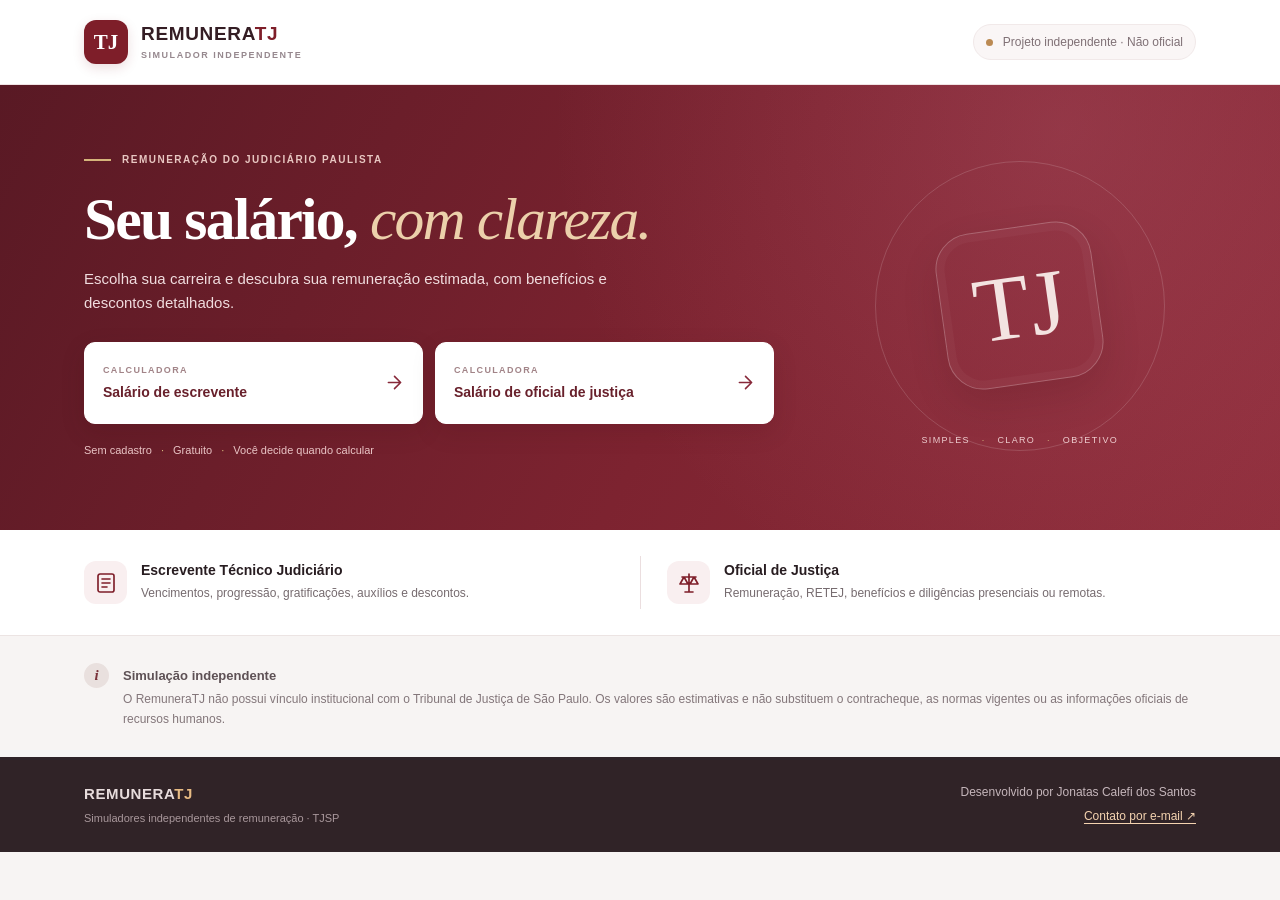
==== index.html @ 5e6424df "Add files via upload" ====
<!doctype html>
<html lang="pt-BR">
<head>
  <meta charset="utf-8">
  <meta name="viewport" content="width=device-width, initial-scale=1">
  <meta name="theme-color" content="#7e1e29">
  <meta name="description" content="Calcule a remuneração estimada de Escrevente Técnico Judiciário ou Oficial de Justiça do TJSP. Simulador independente, gratuito e sem cadastro.">
  <meta property="og:type" content="website">
  <meta property="og:title" content="RemuneraTJ — Simuladores de salário TJSP">
  <meta property="og:description" content="Escolha sua carreira e simule salário, benefícios e descontos: Escrevente ou Oficial de Justiça.">
  <title>RemuneraTJ | Calcule seu salário — Escrevente ou Oficial de Justiça</title>
  <link rel="icon" type="image/svg+xml" href="./assets/favicon.svg">
  <link rel="stylesheet" href="./css/inicio.css">
</head>
<body>
  <a class="skip" href="#calculadoras">Ir para as calculadoras</a>
  <header class="header">
    <div class="wrap top">
      <a class="brand" href="./index.html" aria-label="RemuneraTJ — página inicial">
        <span class="brand-icon" aria-hidden="true">TJ</span>
        <span class="brand-word">REMUNERA<span>TJ</span><small>SIMULADOR INDEPENDENTE</small></span>
      </a>
      <span class="status"><i aria-hidden="true"></i> Projeto independente · Não oficial</span>
    </div>
  </header>

  <main>
    <section class="hero" aria-labelledby="titulo-principal">
      <div class="wrap hero-body">
        <div class="hero-copy">
          <p class="eyebrow"><span class="eyebrow-dash" aria-hidden="true"></span> REMUNERAÇÃO DO JUDICIÁRIO PAULISTA</p>
          <h1 id="titulo-principal">Seu salário, <em>com clareza.</em></h1>
          <p class="lead">Escolha sua carreira e descubra sua remuneração estimada, com benefícios e descontos detalhados.</p>
          <nav class="hero-choices" id="calculadoras" aria-label="Escolha uma calculadora">
            <a class="choice" href="./remuneracao-tjsp/index.html">
              <span class="choice-text"><span class="choice-kicker">CALCULADORA</span><strong>Salário de escrevente</strong></span>
              <svg class="choice-arrow" width="21" height="21" viewBox="0 0 24 24" fill="none" stroke="currentColor" stroke-width="1.8" stroke-linecap="round" stroke-linejoin="round" aria-hidden="true"><path d="M5 12h14M12 5l7 7-7 7"/></svg>
            </a>
            <a class="choice" href="./remuneracao-oficial/index.html">
              <span class="choice-text"><span class="choice-kicker">CALCULADORA</span><strong>Salário de oficial de justiça</strong></span>
              <svg class="choice-arrow" width="21" height="21" viewBox="0 0 24 24" fill="none" stroke="currentColor" stroke-width="1.8" stroke-linecap="round" stroke-linejoin="round" aria-hidden="true"><path d="M5 12h14M12 5l7 7-7 7"/></svg>
            </a>
          </nav>
          <p class="hero-aside">Sem cadastro <span aria-hidden="true">·</span> Gratuito <span aria-hidden="true">·</span> Você decide quando calcular</p>
        </div>
        <div class="hero-art" aria-hidden="true">
          <div class="ring"></div>
          <div class="big-mark">TJ</div>
          <div class="art-caption">SIMPLES <span>·</span> CLARO <span>·</span> OBJETIVO</div>
        </div>
      </div>
    </section>

    <section class="summary" aria-label="O que você pode calcular">
      <div class="wrap summary-grid">
        <div class="summary-item">
          <div class="summary-icon" aria-hidden="true"><svg width="24" height="24" viewBox="0 0 24 24" fill="none" stroke="currentColor" stroke-width="1.65" stroke-linecap="round" stroke-linejoin="round"><rect x="4" y="3" width="16" height="18" rx="2"/><path d="M8 8h8M8 12h8M8 16h5"/></svg></div>
          <div><h2>Escrevente Técnico Judiciário</h2><p>Vencimentos, progressão, gratificações, auxílios e descontos.</p></div>
        </div>
        <div class="summary-item">
          <div class="summary-icon" aria-hidden="true"><svg width="24" height="24" viewBox="0 0 24 24" fill="none" stroke="currentColor" stroke-width="1.65" stroke-linecap="round" stroke-linejoin="round"><path d="M12 3v18M5 6h14M7 6 3 13h8L7 6ZM17 6l-4 7h8l-4-7ZM8 21h8"/></svg></div>
          <div><h2>Oficial de Justiça</h2><p>Remuneração, RETEJ, benefícios e diligências presenciais ou remotas.</p></div>
        </div>
      </div>
    </section>

    <section class="disclaimer">
      <div class="wrap disclaimer-body">
        <span class="info-icon" aria-hidden="true">i</span>
        <div><strong>Simulação independente</strong><p>O RemuneraTJ não possui vínculo institucional com o Tribunal de Justiça de São Paulo. Os valores são estimativas e não substituem o contracheque, as normas vigentes ou as informações oficiais de recursos humanos.</p></div>
      </div>
    </section>
  </main>
  <footer class="footer">
    <div class="wrap footer-inner">
      <div><strong>REMUNERA<span>TJ</span></strong><small>Simuladores independentes de remuneração · TJSP</small></div>
      <div class="credit"><span>Desenvolvido por Jonatas Calefi dos Santos</span><a href="mailto:jonatasklfsantos@outlook.com">Contato por e-mail <span aria-hidden="true">↗</span></a></div>
    </div>
  </footer>
</body>
</html>
---- css/inicio.css ----
:root{--wine:#7e1e29;--wine-deep:#561823;--gold:#d5b57b;--ink:#281d21;--muted:#766b6f;--background:#f7f4f3;--serif:Georgia,'Times New Roman',serif;font-synthesis:none}
*{box-sizing:border-box}html{scroll-behavior:smooth}body{margin:0;background:var(--background);color:var(--ink);font:15px/1.55 -apple-system,BlinkMacSystemFont,'Segoe UI',Arial,sans-serif}a{text-decoration:none;color:inherit}a:focus-visible{outline:3px solid #e0ad55;outline-offset:4px}.wrap{max-width:1160px;padding:0 24px;margin:0 auto}.skip{position:absolute;top:-200px;left:16px;background:#fff;color:var(--wine);z-index:999;padding:12px 18px;border-radius:8px}.skip:focus{top:12px}
/* Identidade visual preservada da versão anterior. */
.header{background:#fff;border-bottom:1px solid #f0e3e4}.top{display:flex;align-items:center;justify-content:space-between;gap:24px;min-height:84px}.brand{display:flex;align-items:center;gap:13px}.brand-icon{width:44px;height:44px;border-radius:12px;display:grid;place-items:center;background:var(--wine);color:#fff;font:700 21px var(--serif);box-shadow:0 4px 12px #7e1e2925}.brand-word{font-size:19px;font-weight:850;line-height:1.1;letter-spacing:.035em;color:#341d24}.brand-word>span{color:var(--wine)}.brand-word small{display:block;margin-top:6px;color:#96888e;font-size:9px;font-weight:700;letter-spacing:.17em}.status{font-size:12px;color:#7f7075;background:#faf6f6;border:1px solid #f1e9e9;padding:8px 12px;border-radius:40px;white-space:nowrap}.status i{display:inline-block;width:7px;height:7px;background:#bb8a53;border-radius:50%;margin-right:7px}
/* Seção principal curta e com links diretos visíveis sem rolagem. */
.hero{position:relative;overflow:hidden;background:linear-gradient(118deg,#591924 0%,#7d2330 55%,#902e3c 100%);color:#fff}.hero:before{content:"";position:absolute;inset:0;opacity:.18;background:radial-gradient(circle at 83% 10%,#dc829c 0,transparent 45%);pointer-events:none}.hero-body{position:relative;min-height:445px;display:grid;grid-template-columns:minmax(0,1.34fr) minmax(0,.66fr);align-items:center;gap:44px;padding-top:56px;padding-bottom:60px}.eyebrow{display:flex;align-items:center;gap:11px;color:#e8c7c2;font-size:10px;letter-spacing:.15em;font-weight:750;margin:0}.eyebrow-dash{height:2px;width:27px;background:var(--gold);flex:none}.hero h1{font:normal 600 clamp(42px,4.65vw,62px)/1.08 var(--serif);letter-spacing:-.03em;max-width:680px;margin:20px 0 15px}.hero h1 em{font-style:italic;font-weight:400;color:#ecd0ab}.lead{max-width:585px;color:#f0dcde;line-height:1.65;font-size:15px;margin:0 0 26px}.hero-choices{display:grid;grid-template-columns:repeat(2,minmax(0,1fr));gap:12px;max-width:690px;scroll-margin-top:20px}.choice{display:flex;align-items:center;justify-content:space-between;gap:12px;min-height:82px;padding:15px 17px 16px 18px;background:#fff;color:#68202b;border:1px solid #fff;border-radius:11px;box-shadow:0 8px 25px #38091220;transition:transform .16s,box-shadow .16s,background-color .16s}.choice:hover{transform:translateY(-2px);background:#fff9f1;box-shadow:0 12px 28px #38091235}.choice-text{display:flex;flex-direction:column;gap:5px;min-width:0}.choice-kicker{font-size:9px;font-weight:800;letter-spacing:.15em;color:#a28488}.choice strong{font-size:14px;font-weight:750;line-height:1.3}.choice-arrow{flex:none;color:#872839}.hero-aside{font-size:11px;color:#e9c5c6;margin:18px 0 0}.hero-aside span{padding:0 6px;color:var(--gold)}
.hero-art{height:270px;position:relative;display:grid;place-items:center}.ring{position:absolute;width:290px;height:290px;border:1px solid #ffffff26;border-radius:50%}.big-mark{position:relative;width:157px;height:157px;border:1px solid #ffffff40;border-radius:36px;display:grid;place-items:center;font:normal 92px var(--serif);color:#f3e3e1;transform:rotate(-8deg);box-shadow:inset 0 0 0 8px #ffffff08,0 16px 38px #26020920}.art-caption{position:absolute;bottom:-7px;color:#efced0;letter-spacing:.15em;font-size:9px;white-space:nowrap}.art-caption span{color:var(--gold);padding:0 8px}
/* Informações sintéticas: a escolha da carreira acontece no topo, não aqui. */
.summary{background:#fff;border-bottom:1px solid #ece4e3}.summary-grid{display:grid;grid-template-columns:repeat(2,minmax(0,1fr));gap:0;padding-top:26px;padding-bottom:26px}.summary-item{display:flex;gap:14px;align-items:flex-start;padding:5px 23px 5px 0}.summary-item+.summary-item{border-left:1px solid #ebdedf;padding-left:26px}.summary-icon{display:grid;place-items:center;flex:none;width:43px;height:43px;border-radius:12px;background:#f9eff0;color:var(--wine)}.summary-item h2{margin:0 0 4px;font-size:14px;line-height:1.35}.summary-item p{margin:0;color:var(--muted);font-size:12px;line-height:1.55}
.disclaimer{padding:27px 0;background:#f7f4f3}.disclaimer-body{display:flex;gap:14px;color:#5e5155}.info-icon{display:grid;place-items:center;background:#e9e0de;color:#7a333b;border-radius:50%;font-size:15px;font-family:var(--serif);font-style:italic;font-weight:750;flex:none;width:25px;height:25px}.disclaimer strong{font-size:13px}.disclaimer p{margin:4px 0 0;font-size:12px;line-height:1.65;color:#83767a}.footer{background:#302327;color:#e7dcdc}.footer-inner{display:flex;align-items:center;justify-content:space-between;gap:20px;padding-top:25px;padding-bottom:25px}.footer strong{font-weight:850;letter-spacing:.04em}.footer strong span{color:#e7bb84}.footer small{display:block;font-size:11px;color:#a9989c;margin-top:5px}.credit{text-align:right;font-size:12px;color:#c5b6bb}.credit a{display:block;margin-top:5px;color:#f4d3b0;text-decoration:underline;text-underline-offset:3px}
@media(max-width:1000px){.hero-body{grid-template-columns:1fr;min-height:0;padding-top:48px;padding-bottom:49px}.hero-art{display:none}.hero h1{max-width:650px}.hero-choices{max-width:670px}}
@media(max-width:620px){.wrap{padding-left:20px;padding-right:20px}.top{min-height:75px}.brand-word{font-size:17px}.brand-icon{width:40px;height:40px}.status{display:none}.hero-body{padding-top:45px;padding-bottom:43px}.hero h1{font-size:44px;margin:19px 0 13px}.eyebrow{font-size:9px;letter-spacing:.1em}.lead{font-size:14px;margin-bottom:21px}.hero-choices{grid-template-columns:1fr;gap:10px}.choice{min-height:69px;padding:12px 16px}.choice strong{font-size:15px}.hero-aside{font-size:10px;margin-top:16px}.summary-grid{grid-template-columns:1fr;gap:17px;padding-top:24px;padding-bottom:25px}.summary-item{padding:0}.summary-item+.summary-item{padding:17px 0 0;border-left:0;border-top:1px solid #ebdedf}.footer-inner{display:block}.credit{text-align:left;margin-top:16px}.disclaimer{padding:22px 0}}
@media(prefers-reduced-motion:reduce){html{scroll-behavior:auto}.choice{transition:none}}
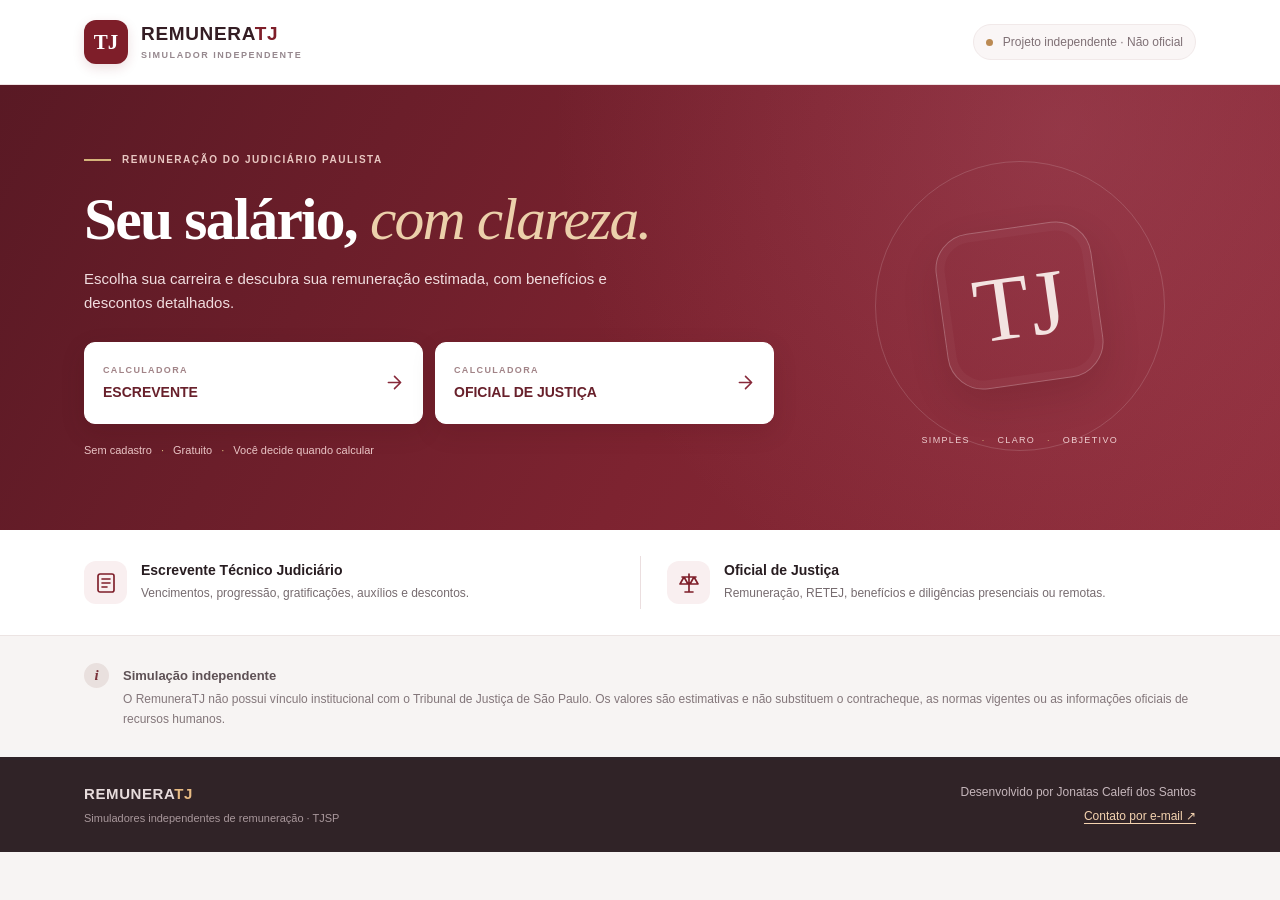
==== commit df703945: "Update index.html" ====
--- a/index.html
+++ b/index.html
@@ -4,13 +4,22 @@
   <meta charset="utf-8">
   <meta name="viewport" content="width=device-width, initial-scale=1">
   <meta name="theme-color" content="#7e1e29">
-  <meta name="description" content="Calcule a remuneração estimada de Escrevente Técnico Judiciário ou Oficial de Justiça do TJSP. Simulador independente, gratuito e sem cadastro.">
-  <meta property="og:type" content="website">
-  <meta property="og:title" content="RemuneraTJ — Simuladores de salário TJSP">
-  <meta property="og:description" content="Escolha sua carreira e simule salário, benefícios e descontos: Escrevente ou Oficial de Justiça.">
-  <title>RemuneraTJ | Calcule seu salário — Escrevente ou Oficial de Justiça</title>
+  
+  
+  
+  
+  <title>RemuneraTJ | Calculadora de Salário TJSP — Escrevente e Oficial de Justiça</title>
   <link rel="icon" type="image/svg+xml" href="./assets/favicon.svg">
   <link rel="stylesheet" href="./css/inicio.css">
+  <meta name="description" content="Simule o salário de Escrevente e Oficial de Justiça do TJSP. Consulte vencimentos, adicionais, benefícios, descontos e diligências em um simulador independente.">
+  <link rel="canonical" href="https://jonatasklf.github.io/Remuneratj/">
+  <meta property="og:locale" content="pt_BR">
+  <meta property="og:site_name" content="RemuneraTJ">
+  <meta property="og:type" content="website">
+  <meta property="og:title" content="RemuneraTJ | Calculadora de Salário TJSP — Escrevente e Oficial de Justiça">
+  <meta property="og:description" content="Simule o salário de Escrevente e Oficial de Justiça do TJSP. Consulte vencimentos, adicionais, benefícios, descontos e diligências em um simulador independente.">
+  <meta property="og:url" content="https://jonatasklf.github.io/Remuneratj/">
+  <meta name="twitter:card" content="summary">
 </head>
 <body>
   <a class="skip" href="#calculadoras">Ir para as calculadoras</a>
@@ -33,11 +42,11 @@
           <p class="lead">Escolha sua carreira e descubra sua remuneração estimada, com benefícios e descontos detalhados.</p>
           <nav class="hero-choices" id="calculadoras" aria-label="Escolha uma calculadora">
             <a class="choice" href="./remuneracao-tjsp/index.html">
-              <span class="choice-text"><span class="choice-kicker">CALCULADORA</span><strong>Salário de escrevente</strong></span>
+              <span class="choice-text"><span class="choice-kicker">CALCULADORA</span><strong>ESCREVENTE</strong></span>
               <svg class="choice-arrow" width="21" height="21" viewBox="0 0 24 24" fill="none" stroke="currentColor" stroke-width="1.8" stroke-linecap="round" stroke-linejoin="round" aria-hidden="true"><path d="M5 12h14M12 5l7 7-7 7"/></svg>
             </a>
             <a class="choice" href="./remuneracao-oficial/index.html">
-              <span class="choice-text"><span class="choice-kicker">CALCULADORA</span><strong>Salário de oficial de justiça</strong></span>
+              <span class="choice-text"><span class="choice-kicker">CALCULADORA</span><strong>OFICIAL DE JUSTIÇA</strong></span>
               <svg class="choice-arrow" width="21" height="21" viewBox="0 0 24 24" fill="none" stroke="currentColor" stroke-width="1.8" stroke-linecap="round" stroke-linejoin="round" aria-hidden="true"><path d="M5 12h14M12 5l7 7-7 7"/></svg>
             </a>
           </nav>
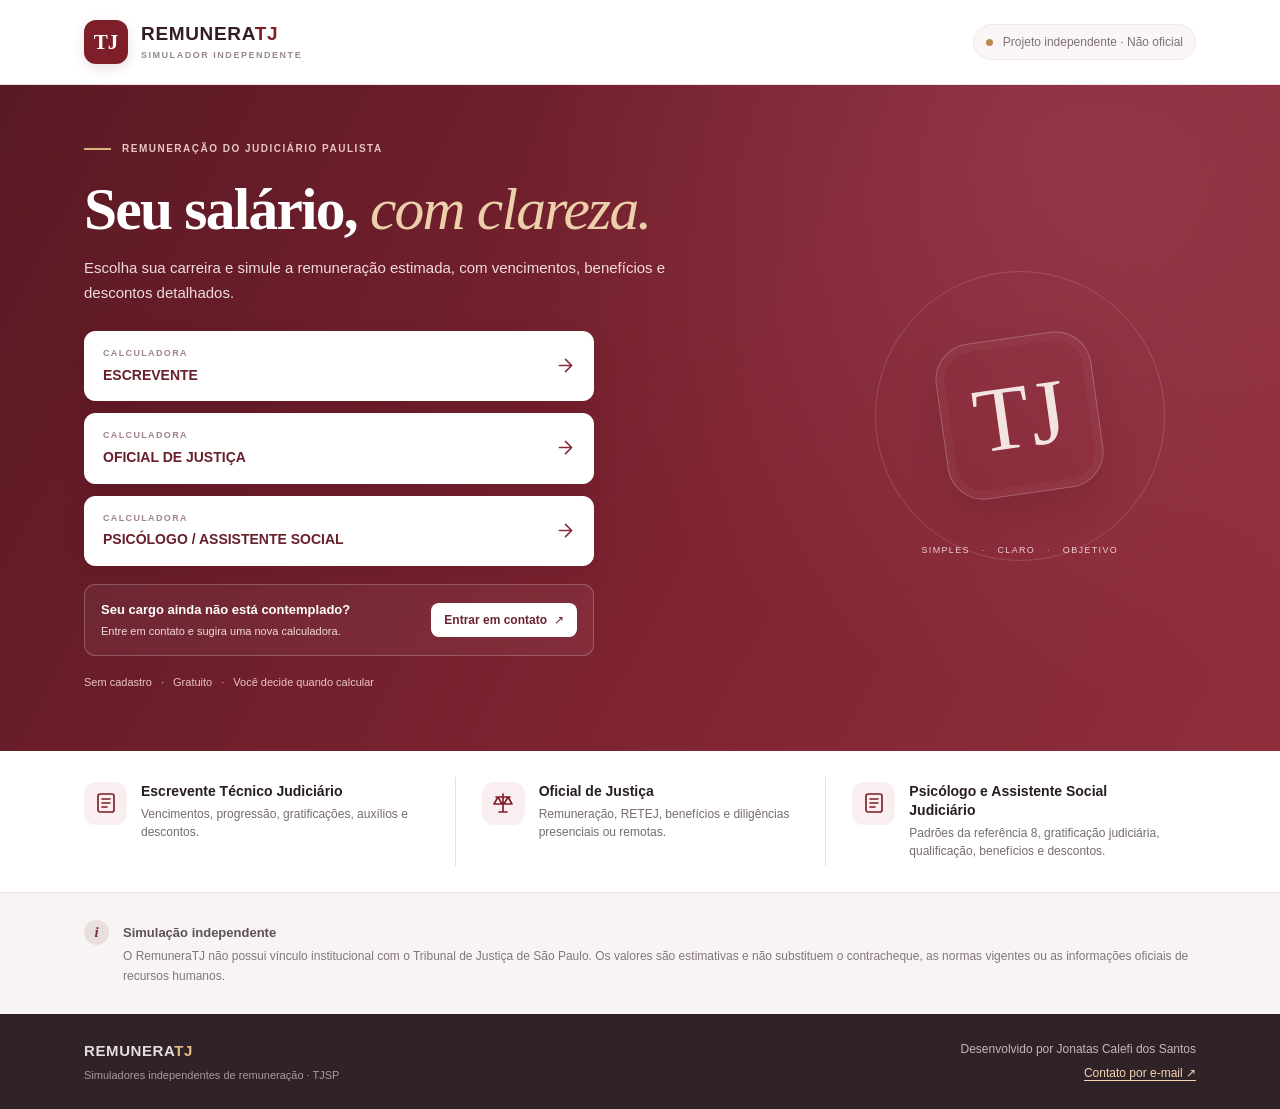
==== commit ff4433bd: "Add files via upload" ====
--- a/index.html
+++ b/index.html
@@ -1,90 +1,97 @@
 <!doctype html>
+
 <html lang="pt-BR">
 <head>
-  <meta charset="utf-8">
-  <meta name="viewport" content="width=device-width, initial-scale=1">
-  <meta name="theme-color" content="#7e1e29">
-  
-  
-  
-  
-  <title>RemuneraTJ | Calculadora de Salário TJSP — Escrevente e Oficial de Justiça</title>
-  <link rel="icon" type="image/svg+xml" href="./assets/favicon.svg">
-  <link rel="stylesheet" href="./css/inicio.css">
-  <meta name="description" content="Simule o salário de Escrevente e Oficial de Justiça do TJSP. Consulte vencimentos, adicionais, benefícios, descontos e diligências em um simulador independente.">
-  <link rel="canonical" href="https://jonatasklf.github.io/Remuneratj/">
-  <meta property="og:locale" content="pt_BR">
-  <meta property="og:site_name" content="RemuneraTJ">
-  <meta property="og:type" content="website">
-  <meta property="og:title" content="RemuneraTJ | Calculadora de Salário TJSP — Escrevente e Oficial de Justiça">
-  <meta property="og:description" content="Simule o salário de Escrevente e Oficial de Justiça do TJSP. Consulte vencimentos, adicionais, benefícios, descontos e diligências em um simulador independente.">
-  <meta property="og:url" content="https://jonatasklf.github.io/Remuneratj/">
-  <meta name="twitter:card" content="summary">
+<meta charset="utf-8"/>
+<meta content="width=device-width, initial-scale=1" name="viewport"/>
+<meta content="#7e1e29" name="theme-color"/>
+<title>RemuneraTJ | Calculadora de Salário TJSP — Escrevente, Oficial e Psicólogo / Assistente Social</title>
+<link href="./assets/favicon.svg" rel="icon" type="image/svg+xml"/>
+<link href="./css/inicio.css" rel="stylesheet"/>
+<meta content="Calcule o salário de Escrevente, Oficial de Justiça, Psicólogo e Assistente Social Judiciário do TJSP. Simule vencimentos, auxílio-saúde, previdência, IRRF e diligências." name="description"/>
+<link href="https://jonatasklf.github.io/Remuneratj/" rel="canonical"/>
+<meta content="pt_BR" property="og:locale"/>
+<meta content="RemuneraTJ" property="og:site_name"/>
+<meta content="website" property="og:type"/>
+<meta content="RemuneraTJ — simuladores de remuneração do TJSP para Escreventes, Oficiais, Psicólogos e Assistentes Sociais." property="og:title"/>
+<meta content="RemuneraTJ — simuladores de remuneração do TJSP para Escreventes, Oficiais, Psicólogos e Assistentes Sociais." property="og:description"/>
+<meta content="https://jonatasklf.github.io/Remuneratj/" property="og:url"/>
+<meta content="summary" name="twitter:card"/>
 </head>
 <body>
-  <a class="skip" href="#calculadoras">Ir para as calculadoras</a>
-  <header class="header">
-    <div class="wrap top">
-      <a class="brand" href="./index.html" aria-label="RemuneraTJ — página inicial">
-        <span class="brand-icon" aria-hidden="true">TJ</span>
-        <span class="brand-word">REMUNERA<span>TJ</span><small>SIMULADOR INDEPENDENTE</small></span>
-      </a>
-      <span class="status"><i aria-hidden="true"></i> Projeto independente · Não oficial</span>
-    </div>
-  </header>
-
-  <main>
-    <section class="hero" aria-labelledby="titulo-principal">
-      <div class="wrap hero-body">
-        <div class="hero-copy">
-          <p class="eyebrow"><span class="eyebrow-dash" aria-hidden="true"></span> REMUNERAÇÃO DO JUDICIÁRIO PAULISTA</p>
-          <h1 id="titulo-principal">Seu salário, <em>com clareza.</em></h1>
-          <p class="lead">Escolha sua carreira e descubra sua remuneração estimada, com benefícios e descontos detalhados.</p>
-          <nav class="hero-choices" id="calculadoras" aria-label="Escolha uma calculadora">
-            <a class="choice" href="./remuneracao-tjsp/index.html">
-              <span class="choice-text"><span class="choice-kicker">CALCULADORA</span><strong>ESCREVENTE</strong></span>
-              <svg class="choice-arrow" width="21" height="21" viewBox="0 0 24 24" fill="none" stroke="currentColor" stroke-width="1.8" stroke-linecap="round" stroke-linejoin="round" aria-hidden="true"><path d="M5 12h14M12 5l7 7-7 7"/></svg>
-            </a>
-            <a class="choice" href="./remuneracao-oficial/index.html">
-              <span class="choice-text"><span class="choice-kicker">CALCULADORA</span><strong>OFICIAL DE JUSTIÇA</strong></span>
-              <svg class="choice-arrow" width="21" height="21" viewBox="0 0 24 24" fill="none" stroke="currentColor" stroke-width="1.8" stroke-linecap="round" stroke-linejoin="round" aria-hidden="true"><path d="M5 12h14M12 5l7 7-7 7"/></svg>
-            </a>
-          </nav>
-          <p class="hero-aside">Sem cadastro <span aria-hidden="true">·</span> Gratuito <span aria-hidden="true">·</span> Você decide quando calcular</p>
-        </div>
-        <div class="hero-art" aria-hidden="true">
-          <div class="ring"></div>
-          <div class="big-mark">TJ</div>
-          <div class="art-caption">SIMPLES <span>·</span> CLARO <span>·</span> OBJETIVO</div>
-        </div>
-      </div>
-    </section>
-
-    <section class="summary" aria-label="O que você pode calcular">
-      <div class="wrap summary-grid">
-        <div class="summary-item">
-          <div class="summary-icon" aria-hidden="true"><svg width="24" height="24" viewBox="0 0 24 24" fill="none" stroke="currentColor" stroke-width="1.65" stroke-linecap="round" stroke-linejoin="round"><rect x="4" y="3" width="16" height="18" rx="2"/><path d="M8 8h8M8 12h8M8 16h5"/></svg></div>
-          <div><h2>Escrevente Técnico Judiciário</h2><p>Vencimentos, progressão, gratificações, auxílios e descontos.</p></div>
-        </div>
-        <div class="summary-item">
-          <div class="summary-icon" aria-hidden="true"><svg width="24" height="24" viewBox="0 0 24 24" fill="none" stroke="currentColor" stroke-width="1.65" stroke-linecap="round" stroke-linejoin="round"><path d="M12 3v18M5 6h14M7 6 3 13h8L7 6ZM17 6l-4 7h8l-4-7ZM8 21h8"/></svg></div>
-          <div><h2>Oficial de Justiça</h2><p>Remuneração, RETEJ, benefícios e diligências presenciais ou remotas.</p></div>
-        </div>
-      </div>
-    </section>
-
-    <section class="disclaimer">
-      <div class="wrap disclaimer-body">
-        <span class="info-icon" aria-hidden="true">i</span>
-        <div><strong>Simulação independente</strong><p>O RemuneraTJ não possui vínculo institucional com o Tribunal de Justiça de São Paulo. Os valores são estimativas e não substituem o contracheque, as normas vigentes ou as informações oficiais de recursos humanos.</p></div>
-      </div>
-    </section>
-  </main>
-  <footer class="footer">
-    <div class="wrap footer-inner">
-      <div><strong>REMUNERA<span>TJ</span></strong><small>Simuladores independentes de remuneração · TJSP</small></div>
-      <div class="credit"><span>Desenvolvido por Jonatas Calefi dos Santos</span><a href="mailto:jonatasklfsantos@outlook.com">Contato por e-mail <span aria-hidden="true">↗</span></a></div>
-    </div>
-  </footer>
+<a class="skip" href="#calculadoras">Ir para as calculadoras</a>
+<header class="header">
+<div class="wrap top">
+<a aria-label="RemuneraTJ — página inicial" class="brand" href="./index.html">
+<span aria-hidden="true" class="brand-icon">TJ</span>
+<span class="brand-word">REMUNERA<span>TJ</span><small>SIMULADOR INDEPENDENTE</small></span>
+</a>
+<span class="status"><i aria-hidden="true"></i> Projeto independente · Não oficial</span>
+</div>
+</header>
+<main>
+<section aria-labelledby="titulo-principal" class="hero">
+<div class="wrap hero-body">
+<div class="hero-copy">
+<p class="eyebrow"><span aria-hidden="true" class="eyebrow-dash"></span> REMUNERAÇÃO DO JUDICIÁRIO PAULISTA</p>
+<h1 id="titulo-principal">Seu salário, <em>com clareza.</em></h1>
+<p class="lead">Escolha sua carreira e simule a remuneração estimada, com vencimentos, benefícios e descontos detalhados.</p>
+<nav aria-label="Escolha uma calculadora" class="hero-choices" id="calculadoras">
+<a class="choice" href="./remuneracao-tjsp/index.html">
+<span class="choice-text"><span class="choice-kicker">CALCULADORA</span><strong>ESCREVENTE</strong></span>
+<svg aria-hidden="true" class="choice-arrow" fill="none" height="21" stroke="currentColor" stroke-linecap="round" stroke-linejoin="round" stroke-width="1.8" viewbox="0 0 24 24" width="21"><path d="M5 12h14M12 5l7 7-7 7"></path></svg>
+</a>
+<a class="choice" href="./remuneracao-oficial/index.html">
+<span class="choice-text"><span class="choice-kicker">CALCULADORA</span><strong>OFICIAL DE JUSTIÇA</strong></span>
+<svg aria-hidden="true" class="choice-arrow" fill="none" height="21" stroke="currentColor" stroke-linecap="round" stroke-linejoin="round" stroke-width="1.8" viewbox="0 0 24 24" width="21"><path d="M5 12h14M12 5l7 7-7 7"></path></svg>
+</a>
+<a class="choice" href="./remuneracao-profissionais/index.html">
+<span class="choice-text"><span class="choice-kicker">CALCULADORA</span><strong>PSICÓLOGO / ASSISTENTE SOCIAL</strong></span>
+<svg aria-hidden="true" class="choice-arrow" fill="none" height="21" stroke="currentColor" stroke-linecap="round" stroke-linejoin="round" stroke-width="1.8" viewbox="0 0 24 24" width="21"><path d="M5 12h14M12 5l7 7-7 7"></path></svg>
+</a></nav>
+<div class="career-request" role="note" aria-label="Solicitar inclusão de carreira">
+  <div class="career-request-text">
+    <strong>Seu cargo ainda não está contemplado?</strong>
+    <span>Entre em contato e sugira uma nova calculadora.</span>
+  </div>
+  <a class="career-request-button" href="mailto:jonatasklfsantos@outlook.com?subject=RemuneraTJ%20-%20Solicita%C3%A7%C3%A3o%20de%20inclus%C3%A3o%20de%20cargo">Entrar em contato <span aria-hidden="true">↗</span></a>
+</div>
+<p class="hero-aside">Sem cadastro <span aria-hidden="true">·</span> Gratuito <span aria-hidden="true">·</span> Você decide quando calcular</p>
+</div>
+<div aria-hidden="true" class="hero-art">
+<div class="ring"></div>
+<div class="big-mark">TJ</div>
+<div class="art-caption">SIMPLES <span>·</span> CLARO <span>·</span> OBJETIVO</div>
+</div>
+</div>
+</section>
+<section aria-label="O que você pode calcular" class="summary">
+<div class="wrap summary-grid">
+<div class="summary-item">
+<div aria-hidden="true" class="summary-icon"><svg fill="none" height="24" stroke="currentColor" stroke-linecap="round" stroke-linejoin="round" stroke-width="1.65" viewbox="0 0 24 24" width="24"><rect height="18" rx="2" width="16" x="4" y="3"></rect><path d="M8 8h8M8 12h8M8 16h5"></path></svg></div>
+<div><h2>Escrevente Técnico Judiciário</h2><p>Vencimentos, progressão, gratificações, auxílios e descontos.</p></div>
+</div>
+<div class="summary-item">
+<div aria-hidden="true" class="summary-icon"><svg fill="none" height="24" stroke="currentColor" stroke-linecap="round" stroke-linejoin="round" stroke-width="1.65" viewbox="0 0 24 24" width="24"><path d="M12 3v18M5 6h14M7 6 3 13h8L7 6ZM17 6l-4 7h8l-4-7ZM8 21h8"></path></svg></div>
+<div><h2>Oficial de Justiça</h2><p>Remuneração, RETEJ, benefícios e diligências presenciais ou remotas.</p></div>
+</div>
+<div class="summary-item">
+<div aria-hidden="true" class="summary-icon"><svg fill="none" height="24" stroke="currentColor" stroke-linecap="round" stroke-linejoin="round" stroke-width="1.65" viewbox="0 0 24 24" width="24"><rect height="18" rx="2" width="16" x="4" y="3"></rect><path d="M8 8h8M8 12h8M8 16h5"></path></svg></div>
+<div><h2>Psicólogo e Assistente Social Judiciário</h2><p>Padrões da referência 8, gratificação judiciária, qualificação, benefícios e descontos.</p></div>
+</div></div>
+</section>
+<section class="disclaimer">
+<div class="wrap disclaimer-body">
+<span aria-hidden="true" class="info-icon">i</span>
+<div><strong>Simulação independente</strong><p>O RemuneraTJ não possui vínculo institucional com o Tribunal de Justiça de São Paulo. Os valores são estimativas e não substituem o contracheque, as normas vigentes ou as informações oficiais de recursos humanos.</p></div>
+</div>
+</section>
+</main>
+<footer class="footer">
+<div class="wrap footer-inner">
+<div><strong>REMUNERA<span>TJ</span></strong><small>Simuladores independentes de remuneração · TJSP</small></div>
+<div class="credit"><span>Desenvolvido por Jonatas Calefi dos Santos</span><a href="mailto:jonatasklfsantos@outlook.com">Contato por e-mail <span aria-hidden="true">↗</span></a></div>
+</div>
+</footer>
 </body>
 </html>
--- a/css/inicio.css
+++ b/css/inicio.css
@@ -11,3 +11,19 @@
 @media(max-width:1000px){.hero-body{grid-template-columns:1fr;min-height:0;padding-top:48px;padding-bottom:49px}.hero-art{display:none}.hero h1{max-width:650px}.hero-choices{max-width:670px}}
 @media(max-width:620px){.wrap{padding-left:20px;padding-right:20px}.top{min-height:75px}.brand-word{font-size:17px}.brand-icon{width:40px;height:40px}.status{display:none}.hero-body{padding-top:45px;padding-bottom:43px}.hero h1{font-size:44px;margin:19px 0 13px}.eyebrow{font-size:9px;letter-spacing:.1em}.lead{font-size:14px;margin-bottom:21px}.hero-choices{grid-template-columns:1fr;gap:10px}.choice{min-height:69px;padding:12px 16px}.choice strong{font-size:15px}.hero-aside{font-size:10px;margin-top:16px}.summary-grid{grid-template-columns:1fr;gap:17px;padding-top:24px;padding-bottom:25px}.summary-item{padding:0}.summary-item+.summary-item{padding:17px 0 0;border-left:0;border-top:1px solid #ebdedf}.footer-inner{display:block}.credit{text-align:left;margin-top:16px}.disclaimer{padding:22px 0}}
 @media(prefers-reduced-motion:reduce){html{scroll-behavior:auto}.choice{transition:none}}
+
+/* Terceira carreira: três acessos claros na primeira tela, sem redesenhar a home. */
+.hero-choices{grid-template-columns:1fr;max-width:510px}
+.choice{min-height:61px}
+.summary-grid{grid-template-columns:repeat(3,minmax(0,1fr))}
+@media(max-width:850px){.summary-grid{grid-template-columns:1fr}}
+
+/* Convite discreto para sugerir carreiras não contempladas. */
+.career-request{display:flex;align-items:center;justify-content:space-between;gap:14px;max-width:510px;margin:18px 0 0;padding:15px 16px;border:1px solid #ffffff3b;background:#ffffff0c;border-radius:11px}
+.career-request-text{display:flex;flex-direction:column;gap:3px;min-width:0}
+.career-request-text strong{font-size:13px;color:#fff;font-weight:700}
+.career-request-text span{font-size:11px;color:#f2d8dc}
+.career-request-button{display:inline-flex;align-items:center;justify-content:center;gap:7px;flex-shrink:0;padding:10px 13px;border-radius:8px;color:#6c2330;background:#fff;font-size:12px;font-weight:750;line-height:1.2;transition:background-color .16s}
+.career-request-button:hover{background:#fff1df}
+@media(max-width:620px){.career-request{align-items:stretch;flex-direction:column;gap:13px}.career-request-button{width:100%;min-height:42px}.career-request-text strong{font-size:13px}.career-request-text span{font-size:11px}}
+@media(prefers-reduced-motion:reduce){.career-request-button{transition:none}}
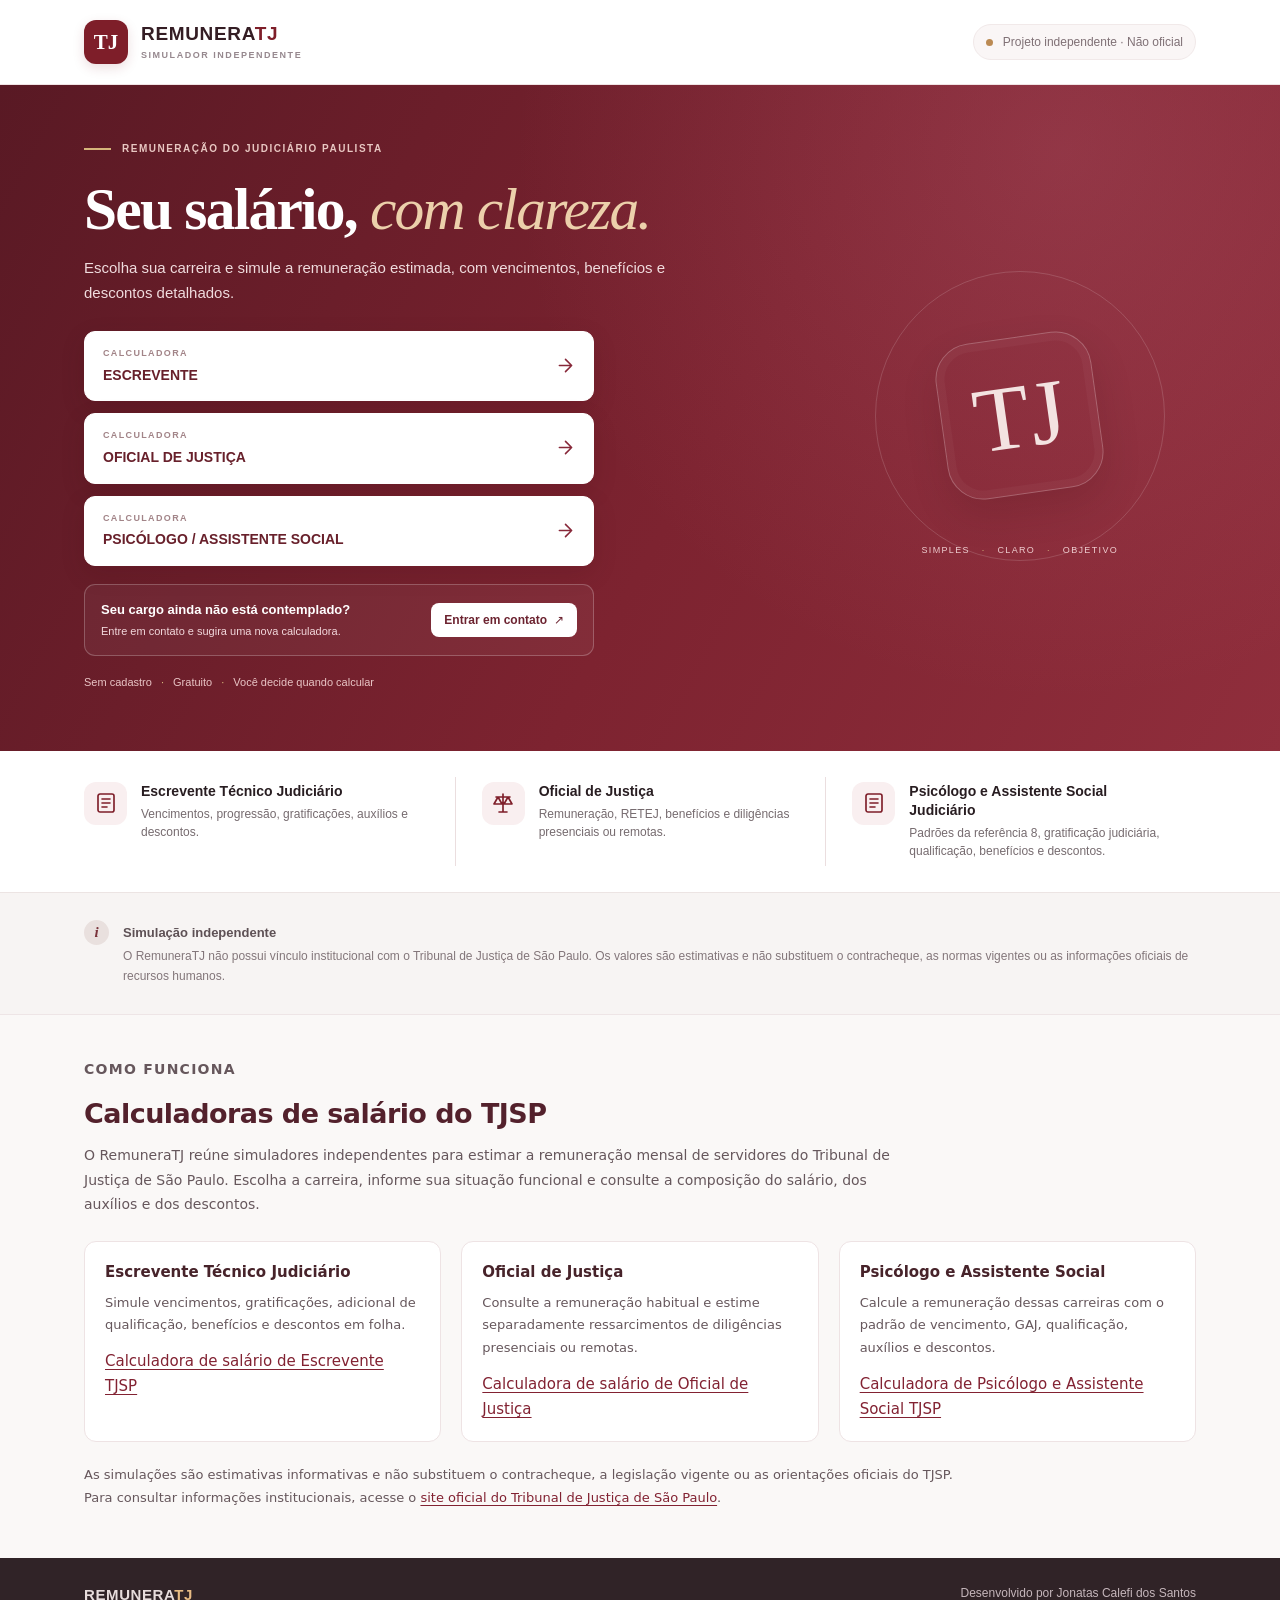
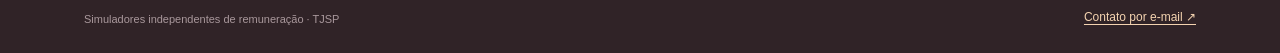
==== commit 3a848023: "Add files via upload" ====
--- a/index.html
+++ b/index.html
@@ -2,27 +2,31 @@
 
 <html lang="pt-BR">
 <head>
-<meta charset="utf-8"/>
-<meta content="width=device-width, initial-scale=1" name="viewport"/>
-<meta content="#7e1e29" name="theme-color"/>
-<title>RemuneraTJ | Calculadora de Salário TJSP — Escrevente, Oficial e Psicólogo / Assistente Social</title>
-<link href="./assets/favicon.svg" rel="icon" type="image/svg+xml"/>
-<link href="./css/inicio.css" rel="stylesheet"/>
-<meta content="Calcule o salário de Escrevente, Oficial de Justiça, Psicólogo e Assistente Social Judiciário do TJSP. Simule vencimentos, auxílio-saúde, previdência, IRRF e diligências." name="description"/>
-<link href="https://jonatasklf.github.io/Remuneratj/" rel="canonical"/>
-<meta content="pt_BR" property="og:locale"/>
-<meta content="RemuneraTJ" property="og:site_name"/>
-<meta content="website" property="og:type"/>
-<meta content="RemuneraTJ — simuladores de remuneração do TJSP para Escreventes, Oficiais, Psicólogos e Assistentes Sociais." property="og:title"/>
-<meta content="RemuneraTJ — simuladores de remuneração do TJSP para Escreventes, Oficiais, Psicólogos e Assistentes Sociais." property="og:description"/>
-<meta content="https://jonatasklf.github.io/Remuneratj/" property="og:url"/>
-<meta content="summary" name="twitter:card"/>
+<meta charset="utf-8">
+<meta name="viewport" content="width=device-width, initial-scale=1">
+<meta name="theme-color" content="#7e1e29">
+<title>Calculadora de Salário TJSP | RemuneraTJ</title>
+<meta name="description" content="Simule o salário de Escrevente, Oficial de Justiça, Psicólogo e Assistente Social do TJSP. Compare vencimentos, benefícios, previdência, IRRF e descontos.">
+<link rel="canonical" href="https://jonatasklf.github.io/Remuneratj/">
+<link rel="icon" type="image/svg+xml" href="./assets/favicon.svg">
+<link rel="stylesheet" href="./css/inicio.css?v=20261113-seo1">
+<link rel="stylesheet" href="./shared/css/seo.css?v=20261113-seo1">
+<meta property="og:type" content="website">
+<meta property="og:locale" content="pt_BR">
+<meta property="og:site_name" content="RemuneraTJ">
+<meta property="og:title" content="Calculadora de Salário TJSP | RemuneraTJ">
+<meta property="og:description" content="Simule o salário de Escrevente, Oficial de Justiça, Psicólogo e Assistente Social do TJSP. Compare vencimentos, benefícios, previdência, IRRF e descontos.">
+<meta property="og:url" content="https://jonatasklf.github.io/Remuneratj/">
+<meta name="twitter:card" content="summary">
+<meta name="twitter:title" content="Calculadora de Salário TJSP | RemuneraTJ">
+<meta name="twitter:description" content="Simule o salário de Escrevente, Oficial de Justiça, Psicólogo e Assistente Social do TJSP. Compare vencimentos, benefícios, previdência, IRRF e descontos.">
+<script type="application/ld+json">{"@context":"https://schema.org","@type":"WebSite","name":"RemuneraTJ — Calculadora de Salário TJSP","url":"https://jonatasklf.github.io/Remuneratj/","description":"Simule o salário de Escrevente, Oficial de Justiça, Psicólogo e Assistente Social do TJSP. Compare vencimentos, benefícios, previdência, IRRF e descontos.","inLanguage":"pt-BR","publisher":{"@type":"Person","name":"Jonatas Calefi dos Santos"}}</script>
 </head>
 <body>
 <a class="skip" href="#calculadoras">Ir para as calculadoras</a>
 <header class="header">
 <div class="wrap top">
-<a aria-label="RemuneraTJ — página inicial" class="brand" href="./index.html">
+<a aria-label="RemuneraTJ — página inicial" class="brand" href="./">
 <span aria-hidden="true" class="brand-icon">TJ</span>
 <span class="brand-word">REMUNERA<span>TJ</span><small>SIMULADOR INDEPENDENTE</small></span>
 </a>
@@ -37,15 +41,15 @@
 <h1 id="titulo-principal">Seu salário, <em>com clareza.</em></h1>
 <p class="lead">Escolha sua carreira e simule a remuneração estimada, com vencimentos, benefícios e descontos detalhados.</p>
 <nav aria-label="Escolha uma calculadora" class="hero-choices" id="calculadoras">
-<a class="choice" href="./remuneracao-tjsp/index.html">
+<a class="choice" href="./remuneracao-tjsp/">
 <span class="choice-text"><span class="choice-kicker">CALCULADORA</span><strong>ESCREVENTE</strong></span>
 <svg aria-hidden="true" class="choice-arrow" fill="none" height="21" stroke="currentColor" stroke-linecap="round" stroke-linejoin="round" stroke-width="1.8" viewbox="0 0 24 24" width="21"><path d="M5 12h14M12 5l7 7-7 7"></path></svg>
 </a>
-<a class="choice" href="./remuneracao-oficial/index.html">
+<a class="choice" href="./remuneracao-oficial/">
 <span class="choice-text"><span class="choice-kicker">CALCULADORA</span><strong>OFICIAL DE JUSTIÇA</strong></span>
 <svg aria-hidden="true" class="choice-arrow" fill="none" height="21" stroke="currentColor" stroke-linecap="round" stroke-linejoin="round" stroke-width="1.8" viewbox="0 0 24 24" width="21"><path d="M5 12h14M12 5l7 7-7 7"></path></svg>
 </a>
-<a class="choice" href="./remuneracao-profissionais/index.html">
+<a class="choice" href="./remuneracao-profissionais/">
 <span class="choice-text"><span class="choice-kicker">CALCULADORA</span><strong>PSICÓLOGO / ASSISTENTE SOCIAL</strong></span>
 <svg aria-hidden="true" class="choice-arrow" fill="none" height="21" stroke="currentColor" stroke-linecap="round" stroke-linejoin="round" stroke-width="1.8" viewbox="0 0 24 24" width="21"><path d="M5 12h14M12 5l7 7-7 7"></path></svg>
 </a></nav>
@@ -86,6 +90,23 @@
 <div><strong>Simulação independente</strong><p>O RemuneraTJ não possui vínculo institucional com o Tribunal de Justiça de São Paulo. Os valores são estimativas e não substituem o contracheque, as normas vigentes ou as informações oficiais de recursos humanos.</p></div>
 </div>
 </section>
+
+<section class="seo-info" aria-labelledby="sobre-remuneratj">
+  <div class="seo-info__inner">
+    <div class="seo-info__intro">
+      <p class="seo-info__eyebrow">COMO FUNCIONA</p>
+      <h2 id="sobre-remuneratj">Calculadoras de salário do TJSP</h2>
+      <p>O RemuneraTJ reúne simuladores independentes para estimar a remuneração mensal de servidores do Tribunal de Justiça de São Paulo. Escolha a carreira, informe sua situação funcional e consulte a composição do salário, dos auxílios e dos descontos.</p>
+    </div>
+    <div class="seo-info__grid seo-info__grid--three">
+      <div class="seo-info__item"><h3>Escrevente Técnico Judiciário</h3><p>Simule vencimentos, gratificações, adicional de qualificação, benefícios e descontos em folha.</p><a href="./remuneracao-tjsp/">Calculadora de salário de Escrevente TJSP</a></div>
+      <div class="seo-info__item"><h3>Oficial de Justiça</h3><p>Consulte a remuneração habitual e estime separadamente ressarcimentos de diligências presenciais ou remotas.</p><a href="./remuneracao-oficial/">Calculadora de salário de Oficial de Justiça</a></div>
+      <div class="seo-info__item"><h3>Psicólogo e Assistente Social</h3><p>Calcule a remuneração dessas carreiras com o padrão de vencimento, GAJ, qualificação, auxílios e descontos.</p><a href="./remuneracao-profissionais/">Calculadora de Psicólogo e Assistente Social TJSP</a></div>
+    </div>
+    <p class="seo-info__note">As simulações são estimativas informativas e não substituem o contracheque, a legislação vigente ou as orientações oficiais do TJSP. Para consultar informações institucionais, acesse o <a href="https://www.tjsp.jus.br/">site oficial do Tribunal de Justiça de São Paulo</a>.</p>
+  </div>
+</section>
+
 </main>
 <footer class="footer">
 <div class="wrap footer-inner">
--- a/shared/css/seo.css
+++ b/shared/css/seo.css
@@ -0,0 +1,17 @@
+/* SEO editorial: conteúdo informativo discreto, sem interferir nos formulários */
+.seo-info{background:#faf8f7;color:#30232a;border-top:1px solid #eee5e6;font-family:system-ui,-apple-system,BlinkMacSystemFont,"Segoe UI",Arial,sans-serif;line-height:1.65}
+.seo-info__inner{max-width:1160px;padding:42px 24px 48px;margin:0 auto}
+.seo-info__intro{max-width:820px}
+.seo-info__eyebrow{margin:0 0 10px;color:#8b3944;font-weight:800;letter-spacing:.09em;font-size:11px}
+.seo-info h2{font-family:inherit!important;letter-spacing:-.02em;font-size:clamp(22px,2.2vw,27px);font-weight:750;line-height:1.3;color:#53212c;margin:0 0 12px}
+.seo-info h3{font-family:inherit!important;font-size:15px;line-height:1.45;font-weight:730;margin:0 0 8px;color:#47232a}
+.seo-info p{font-size:14px;color:#66575c;line-height:1.75;margin:0 0 15px;max-width:890px}
+.seo-info__grid{display:grid;grid-template-columns:repeat(2,minmax(0,1fr));gap:20px;margin-top:24px}
+.seo-info__grid--three{grid-template-columns:repeat(3,minmax(0,1fr))}
+.seo-info__item{background:white;border:1px solid #eee3e4;border-radius:12px;padding:20px}
+.seo-info__item p{font-size:13px;margin:0 0 12px}
+.seo-info a{color:#822232;font-size:inherit;text-decoration:underline;text-underline-offset:3px}
+.seo-info a:hover{color:#5e1724}
+.seo-info a:focus-visible{outline:2px solid #d6ad73;outline-offset:3px}
+.seo-info__note{margin:22px 0 0!important;font-size:13px!important}
+@media(max-width:780px){.seo-info__grid,.seo-info__grid--three{grid-template-columns:1fr;gap:12px}.seo-info__inner{padding:28px 20px 32px}.seo-info__item{padding:17px}}
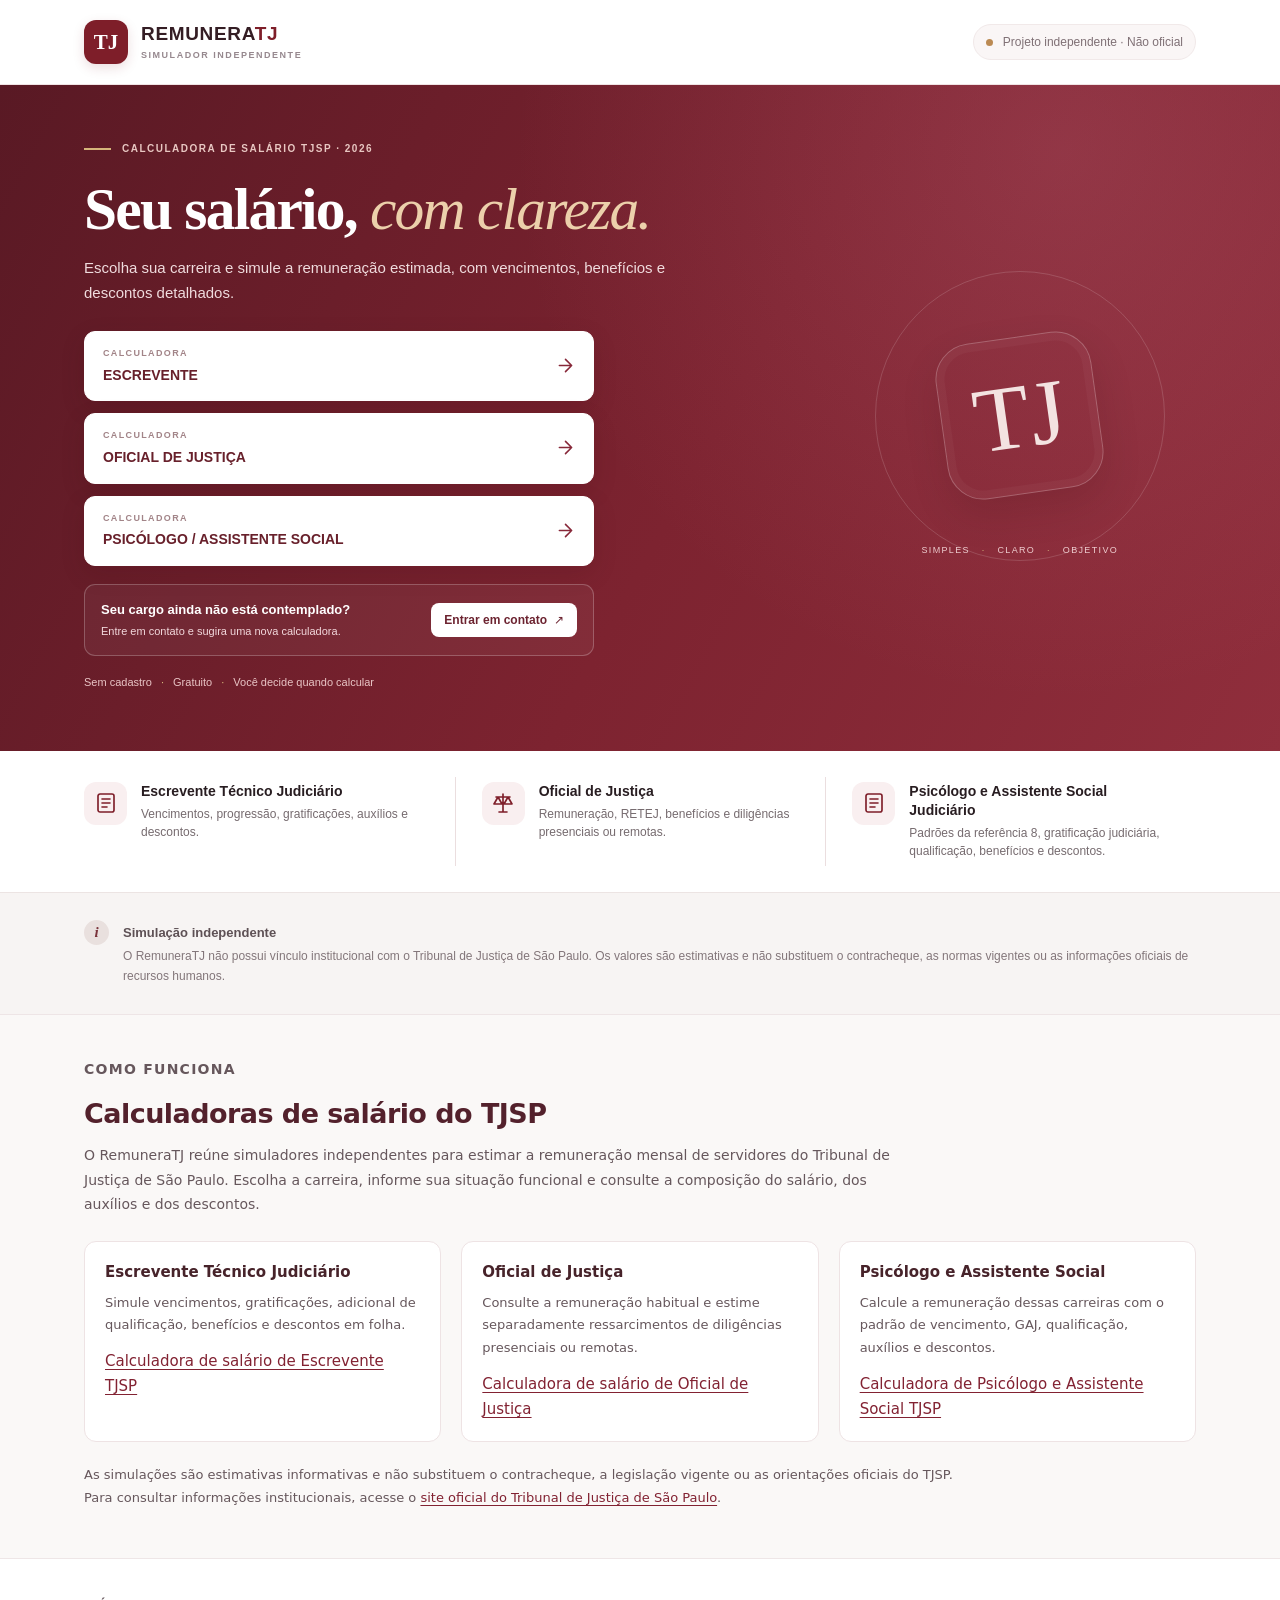
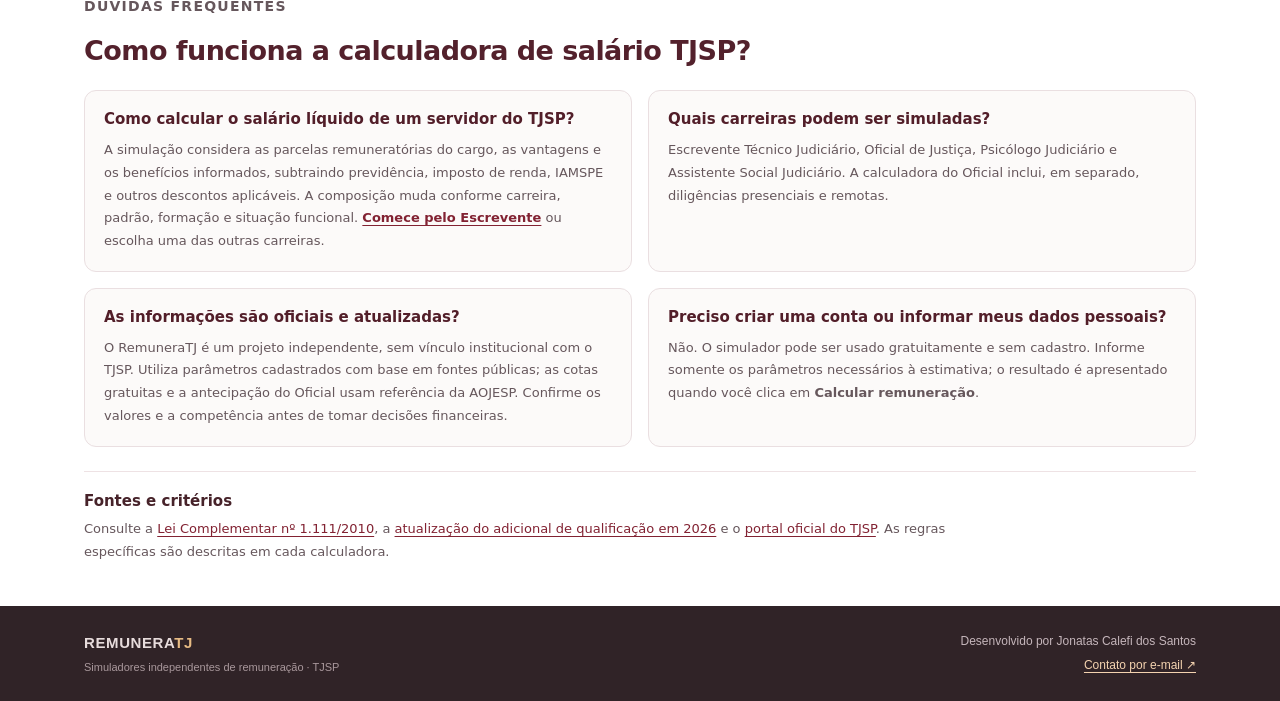
==== commit 33c2c22b: "Add files via upload" ====
--- a/index.html
+++ b/index.html
@@ -5,22 +5,22 @@
 <meta charset="utf-8">
 <meta name="viewport" content="width=device-width, initial-scale=1">
 <meta name="theme-color" content="#7e1e29">
-<title>Calculadora de Salário TJSP | RemuneraTJ</title>
-<meta name="description" content="Simule o salário de Escrevente, Oficial de Justiça, Psicólogo e Assistente Social do TJSP. Compare vencimentos, benefícios, previdência, IRRF e descontos.">
+<title>Calculadora de Salário TJSP 2026 | RemuneraTJ</title>
+<meta name="description" content="Calcule o salário TJSP 2026: Escrevente, Oficial de Justiça, Psicólogo e Assistente Social. Simule vencimentos, auxílios, IAMSPE, previdência e IRRF.">
 <link rel="canonical" href="https://jonatasklf.github.io/Remuneratj/">
 <link rel="icon" type="image/svg+xml" href="./assets/favicon.svg">
 <link rel="stylesheet" href="./css/inicio.css?v=20261113-seo1">
-<link rel="stylesheet" href="./shared/css/seo.css?v=20261113-seo1">
+<link rel="stylesheet" href="./shared/css/seo.css?v=20261115-seo2">
 <meta property="og:type" content="website">
 <meta property="og:locale" content="pt_BR">
 <meta property="og:site_name" content="RemuneraTJ">
-<meta property="og:title" content="Calculadora de Salário TJSP | RemuneraTJ">
-<meta property="og:description" content="Simule o salário de Escrevente, Oficial de Justiça, Psicólogo e Assistente Social do TJSP. Compare vencimentos, benefícios, previdência, IRRF e descontos.">
+<meta property="og:title" content="Calculadora de Salário TJSP 2026 — RemuneraTJ">
+<meta property="og:description" content="Calcule o salário TJSP 2026: Escrevente, Oficial de Justiça, Psicólogo e Assistente Social. Simule vencimentos, auxílios, IAMSPE, previdência e IRRF.">
 <meta property="og:url" content="https://jonatasklf.github.io/Remuneratj/">
 <meta name="twitter:card" content="summary">
-<meta name="twitter:title" content="Calculadora de Salário TJSP | RemuneraTJ">
-<meta name="twitter:description" content="Simule o salário de Escrevente, Oficial de Justiça, Psicólogo e Assistente Social do TJSP. Compare vencimentos, benefícios, previdência, IRRF e descontos.">
-<script type="application/ld+json">{"@context":"https://schema.org","@type":"WebSite","name":"RemuneraTJ — Calculadora de Salário TJSP","url":"https://jonatasklf.github.io/Remuneratj/","description":"Simule o salário de Escrevente, Oficial de Justiça, Psicólogo e Assistente Social do TJSP. Compare vencimentos, benefícios, previdência, IRRF e descontos.","inLanguage":"pt-BR","publisher":{"@type":"Person","name":"Jonatas Calefi dos Santos"}}</script>
+<meta name="twitter:title" content="Calculadora de Salário TJSP 2026 — RemuneraTJ">
+<meta name="twitter:description" content="Calcule o salário TJSP 2026: Escrevente, Oficial de Justiça, Psicólogo e Assistente Social. Simule vencimentos, auxílios, IAMSPE, previdência e IRRF.">
+<script type="application/ld+json">{"@context":"https://schema.org","@type":"WebSite","name":"RemuneraTJ — Calculadora de Salário TJSP 2026","url":"https://jonatasklf.github.io/Remuneratj/","description":"Calcule o salário TJSP 2026: Escrevente, Oficial de Justiça, Psicólogo e Assistente Social. Simule vencimentos, auxílios, IAMSPE, previdência e IRRF.","inLanguage":"pt-BR","publisher":{"@type":"Person","name":"Jonatas Calefi dos Santos"},"about":{"@type":"Thing","name":"Remuneração dos servidores do TJSP"},"hasPart":[{"@type":"WebPage","name":"Calculadora do Salário de Escrevente TJSP","url":"https://jonatasklf.github.io/Remuneratj/remuneracao-tjsp/"},{"@type":"WebPage","name":"Calculadora do Salário de Oficial de Justiça TJSP","url":"https://jonatasklf.github.io/Remuneratj/remuneracao-oficial/"},{"@type":"WebPage","name":"Calculadora de Salário de Psicólogo e Assistente Social TJSP","url":"https://jonatasklf.github.io/Remuneratj/remuneracao-profissionais/"}]}</script>
 </head>
 <body>
 <a class="skip" href="#calculadoras">Ir para as calculadoras</a>
@@ -37,7 +37,7 @@
 <section aria-labelledby="titulo-principal" class="hero">
 <div class="wrap hero-body">
 <div class="hero-copy">
-<p class="eyebrow"><span aria-hidden="true" class="eyebrow-dash"></span> REMUNERAÇÃO DO JUDICIÁRIO PAULISTA</p>
+<p class="eyebrow"><span aria-hidden="true" class="eyebrow-dash"></span> CALCULADORA DE SALÁRIO TJSP · 2026</p>
 <h1 id="titulo-principal">Seu salário, <em>com clareza.</em></h1>
 <p class="lead">Escolha sua carreira e simule a remuneração estimada, com vencimentos, benefícios e descontos detalhados.</p>
 <nav aria-label="Escolha uma calculadora" class="hero-choices" id="calculadoras">
@@ -107,6 +107,19 @@
   </div>
 </section>
 
+
+<section class="seo-info seo-info--faq" aria-labelledby="duvidas-remuneratj">
+<div class="seo-info__inner">
+<p class="seo-info__eyebrow">DÚVIDAS FREQUENTES</p>
+<h2 id="duvidas-remuneratj">Como funciona a calculadora de salário TJSP?</h2>
+<div class="seo-info__faq">
+<article><h3>Como calcular o salário líquido de um servidor do TJSP?</h3><p>A simulação considera as parcelas remuneratórias do cargo, as vantagens e os benefícios informados, subtraindo previdência, imposto de renda, IAMSPE e outros descontos aplicáveis. A composição muda conforme carreira, padrão, formação e situação funcional. <a href="./remuneracao-tjsp/">Comece pelo Escrevente</a> ou escolha uma das outras carreiras.</p></article>
+<article><h3>Quais carreiras podem ser simuladas?</h3><p>Escrevente Técnico Judiciário, Oficial de Justiça, Psicólogo Judiciário e Assistente Social Judiciário. A calculadora do Oficial inclui, em separado, diligências presenciais e remotas.</p></article>
+<article><h3>As informações são oficiais e atualizadas?</h3><p>O RemuneraTJ é um projeto independente, sem vínculo institucional com o TJSP. Utiliza parâmetros cadastrados com base em fontes públicas; as cotas gratuitas e a antecipação do Oficial usam referência da AOJESP. Confirme os valores e a competência antes de tomar decisões financeiras.</p></article>
+<article><h3>Preciso criar uma conta ou informar meus dados pessoais?</h3><p>Não. O simulador pode ser usado gratuitamente e sem cadastro. Informe somente os parâmetros necessários à estimativa; o resultado é apresentado quando você clica em <strong>Calcular remuneração</strong>.</p></article>
+</div>
+<div class="seo-info__sources"><h3>Fontes e critérios</h3><p>Consulte a <a href="https://www.al.sp.gov.br/repositorio/legislacao/lei.complementar/2010/compilacao-lei.complementar-1111-25.05.2010.html" target="_blank" rel="noopener noreferrer">Lei Complementar nº 1.111/2010</a>, a <a href="https://www.al.sp.gov.br/repositorio/legislacao/lei.complementar/2026/lei.complementar-1441-05.05.2026.html" target="_blank" rel="noopener noreferrer">atualização do adicional de qualificação em 2026</a> e o <a href="https://www.tjsp.jus.br/" target="_blank" rel="noopener noreferrer">portal oficial do TJSP</a>. As regras específicas são descritas em cada calculadora.</p></div>
+</div></section>
 </main>
 <footer class="footer">
 <div class="wrap footer-inner">
--- a/shared/css/seo.css
+++ b/shared/css/seo.css
@@ -15,3 +15,16 @@
 .seo-info a:focus-visible{outline:2px solid #d6ad73;outline-offset:3px}
 .seo-info__note{margin:22px 0 0!important;font-size:13px!important}
 @media(max-width:780px){.seo-info__grid,.seo-info__grid--three{grid-template-columns:1fr;gap:12px}.seo-info__inner{padding:28px 20px 32px}.seo-info__item{padding:17px}}
+
+/* Perguntas e fontes: sem alteração da interface principal ou dos formulários */
+.seo-info--faq{background:#fff;border-top:1px solid #eee6e7}
+.seo-info--faq .seo-info__inner{padding-top:35px;padding-bottom:42px}
+.seo-info__faq{display:grid;grid-template-columns:repeat(2,minmax(0,1fr));gap:16px;margin-top:22px}
+.seo-info__faq article{border:1px solid #eadfe1;border-radius:12px;background:#fcfaf9;padding:18px 19px}
+.seo-info__faq h3{font-weight:750;margin:0 0 8px;color:#521e29}
+.seo-info__faq p{margin:0;font-size:13px;line-height:1.75}
+.seo-info__faq a{font-weight:650}
+.seo-info__sources{border-top:1px solid #eee2e4;margin-top:24px;padding-top:19px}
+.seo-info__sources h3{font-size:15px;margin:0 0 6px}
+.seo-info__sources p{font-size:13px;margin:0}
+@media(max-width:780px){.seo-info__faq{grid-template-columns:1fr;gap:12px}.seo-info__faq article{padding:16px}}
